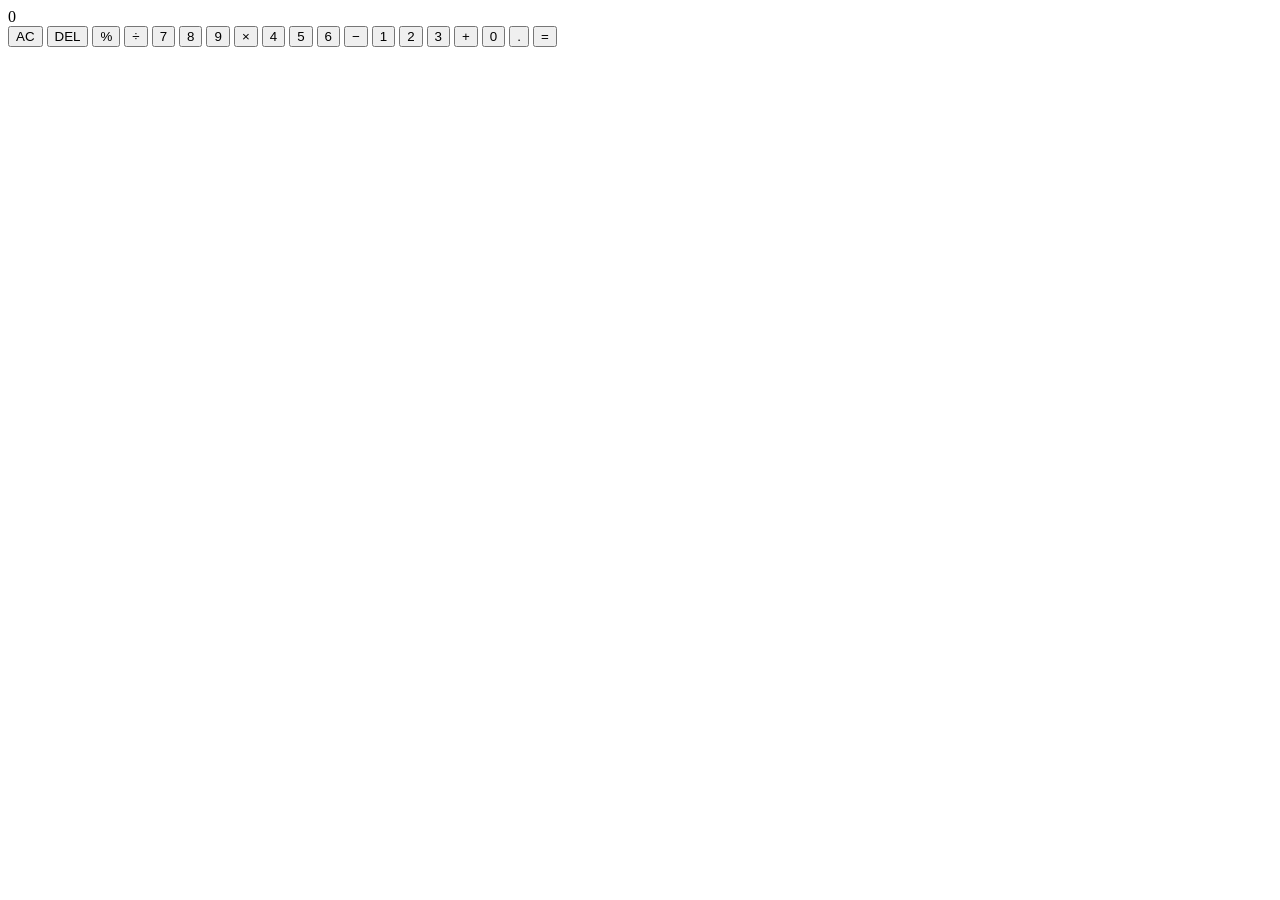
==== index.html @ ab135856 "Create index.html" ====
<!DOCTYPE html>
<html lang="en">
<head>
    <meta charset="UTF-8">
    <meta name="viewport" content="width=device-width, initial-scale=1.0">
    <title>Simple Calculator</title>
    <link rel="stylesheet" href="style.css">
</head>
<body>

    <div class="calculator">
        <div class="display">
            <div id="previous"></div>
            <div id="current">0</div>
        </div>

        <div class="buttons">
            <button class="function" onclick="clearDisplay()">AC</button>
            <button class="function" onclick="deleteNumber()">DEL</button>
            <button class="function" onclick="chooseOperator('%')">%</button>
            <button class="operator" onclick="chooseOperator('/')">÷</button>

            <button onclick="appendNumber('7')">7</button>
            <button onclick="appendNumber('8')">8</button>
            <button onclick="appendNumber('9')">9</button>
            <button class="operator" onclick="chooseOperator('*')">×</button>

            <button onclick="appendNumber('4')">4</button>
            <button onclick="appendNumber('5')">5</button>
            <button onclick="appendNumber('6')">6</button>
            <button class="operator" onclick="chooseOperator('-')">−</button>

            <button onclick="appendNumber('1')">1</button>
            <button onclick="appendNumber('2')">2</button>
            <button onclick="appendNumber('3')">3</button>
            <button class="operator" onclick="chooseOperator('+')">+</button>

            <button class="zero" onclick="appendNumber('0')">0</button>
            <button onclick="appendNumber('.')">.</button>
            <button class="equals" onclick="calculate()">=</button>
        </div>
    </div>

    <script src="script.js"></script>
</body>
</html>
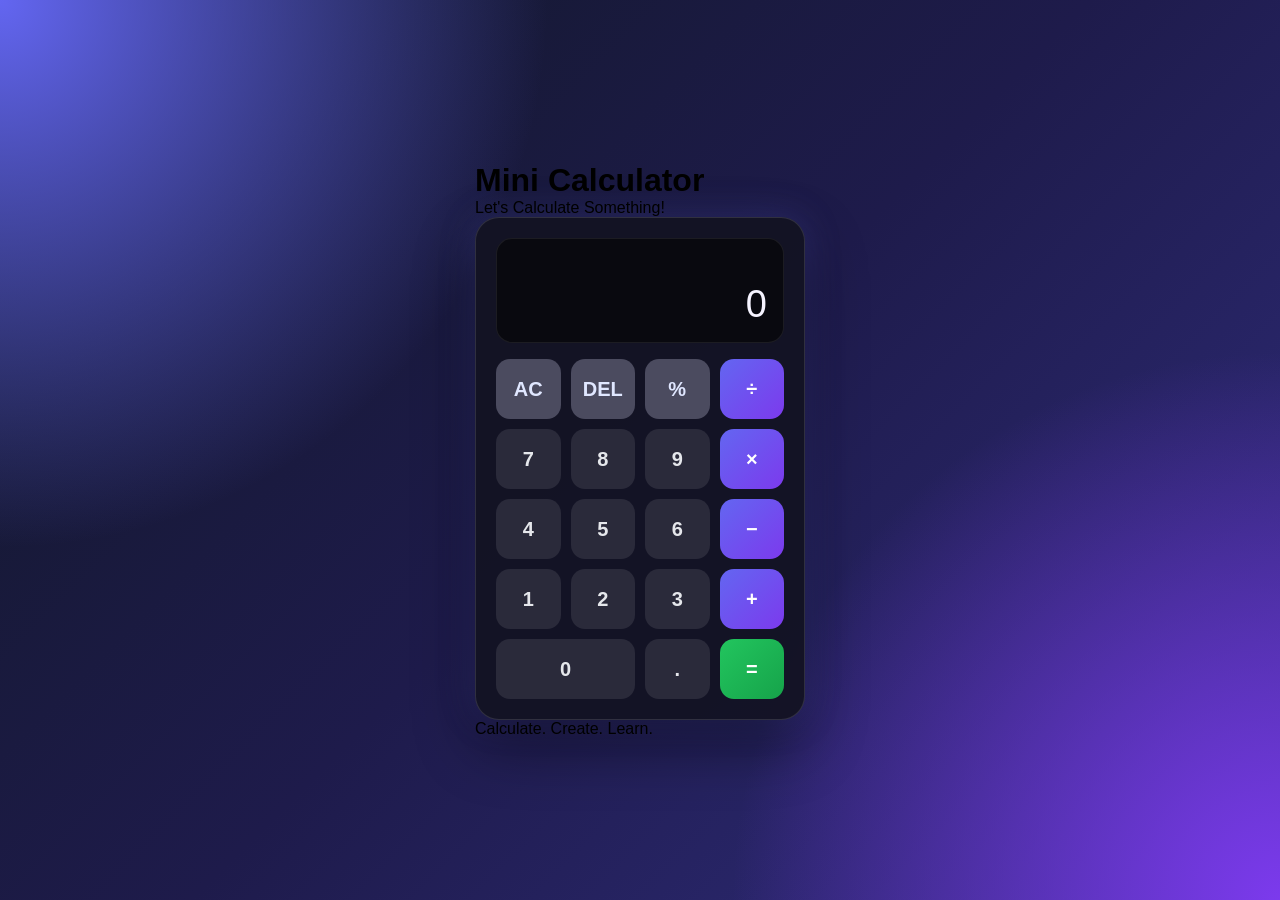
==== commit 80e770a6: "Change title and update calculator layout" ====
--- a/index.html
+++ b/index.html
@@ -3,44 +3,128 @@
 <head>
     <meta charset="UTF-8">
     <meta name="viewport" content="width=device-width, initial-scale=1.0">
-    <title>Simple Calculator</title>
+
+    <title>Wenelyn's Calculator</title>
+
     <link rel="stylesheet" href="style.css">
 </head>
+
 <body>
 
-    <div class="calculator">
-        <div class="display">
-            <div id="previous"></div>
-            <div id="current">0</div>
+    <div class="page">
+
+        <div class="brand">
+
+            <h1>Mini Calculator</h1>
+
+            <p>Let's Calculate Something!</p>
+
         </div>
 
-        <div class="buttons">
-            <button class="function" onclick="clearDisplay()">AC</button>
-            <button class="function" onclick="deleteNumber()">DEL</button>
-            <button class="function" onclick="chooseOperator('%')">%</button>
-            <button class="operator" onclick="chooseOperator('/')">÷</button>
 
-            <button onclick="appendNumber('7')">7</button>
-            <button onclick="appendNumber('8')">8</button>
-            <button onclick="appendNumber('9')">9</button>
-            <button class="operator" onclick="chooseOperator('*')">×</button>
+        <div class="calculator">
 
-            <button onclick="appendNumber('4')">4</button>
-            <button onclick="appendNumber('5')">5</button>
-            <button onclick="appendNumber('6')">6</button>
-            <button class="operator" onclick="chooseOperator('-')">−</button>
+            <div class="display">
+                <div id="previous"></div>
+                <div id="current">0</div>
+            </div>
 
-            <button onclick="appendNumber('1')">1</button>
-            <button onclick="appendNumber('2')">2</button>
-            <button onclick="appendNumber('3')">3</button>
-            <button class="operator" onclick="chooseOperator('+')">+</button>
 
-            <button class="zero" onclick="appendNumber('0')">0</button>
-            <button onclick="appendNumber('.')">.</button>
-            <button class="equals" onclick="calculate()">=</button>
+            <div class="buttons">
+
+                <button class="function" onclick="clearDisplay()">
+                    AC
+                </button>
+
+                <button class="function" onclick="deleteNumber()">
+                    DEL
+                </button>
+
+                <button class="function" onclick="chooseOperator('%')">
+                    %
+                </button>
+
+                <button class="operator" onclick="chooseOperator('/')">
+                    ÷
+                </button>
+
+
+                <button onclick="appendNumber('7')">
+                    7
+                </button>
+
+                <button onclick="appendNumber('8')">
+                    8
+                </button>
+
+                <button onclick="appendNumber('9')">
+                    9
+                </button>
+
+                <button class="operator" onclick="chooseOperator('*')">
+                    ×
+                </button>
+
+
+                <button onclick="appendNumber('4')">
+                    4
+                </button>
+
+                <button onclick="appendNumber('5')">
+                    5
+                </button>
+
+                <button onclick="appendNumber('6')">
+                    6
+                </button>
+
+                <button class="operator" onclick="chooseOperator('-')">
+                    −
+                </button>
+
+
+                <button onclick="appendNumber('1')">
+                    1
+                </button>
+
+                <button onclick="appendNumber('2')">
+                    2
+                </button>
+
+                <button onclick="appendNumber('3')">
+                    3
+                </button>
+
+                <button class="operator" onclick="chooseOperator('+')">
+                    +
+                </button>
+
+
+                <button class="zero" onclick="appendNumber('0')">
+                    0
+                </button>
+
+                <button onclick="appendNumber('.')">
+                    .
+                </button>
+
+                <button class="equals" onclick="calculate()">
+                    =
+                </button>
+
+            </div>
+
         </div>
+
+
+        <p class="footer">
+            Calculate. Create. Learn.
+        </p>
+
     </div>
 
+
     <script src="script.js"></script>
+
 </body>
 </html>
--- a/style.css
+++ b/style.css
@@ -0,0 +1,229 @@
+* {
+    margin: 0;
+    padding: 0;
+    box-sizing: border-box;
+}
+
+body {
+    font-family: Arial, sans-serif;
+    min-height: 100vh;
+
+    display: flex;
+    justify-content: center;
+    align-items: center;
+
+    background:
+        radial-gradient(
+            circle at top left,
+            #6366f1,
+            transparent 35%
+        ),
+        radial-gradient(
+            circle at bottom right,
+            #7c3aed,
+            transparent 35%
+        ),
+        linear-gradient(
+            135deg,
+            #111827,
+            #1e1b4b,
+            #312e81
+        );
+
+    padding: 20px;
+}
+
+
+
+.calculator {
+    width: 330px;
+    padding: 20px;
+
+    border-radius: 24px;
+
+    background: rgba(20, 20, 35, 0.95);
+
+    border: 1px solid rgba(255, 255, 255, 0.12);
+
+    box-shadow:
+        0 25px 60px rgba(0, 0, 0, 0.45),
+        0 0 35px rgba(99, 102, 241, 0.25);
+}
+
+
+
+.display {
+    min-height: 105px;
+
+    padding: 16px;
+
+    margin-bottom: 16px;
+
+    border-radius: 16px;
+
+    background: #09090f;
+
+    border: 1px solid rgba(255, 255, 255, 0.08);
+
+    color: white;
+
+    text-align: right;
+
+    display: flex;
+    flex-direction: column;
+    justify-content: center;
+
+    overflow: hidden;
+}
+
+#previous {
+    font-size: 15px;
+
+    color: #8b8da3;
+
+    min-height: 22px;
+}
+
+#current {
+    font-size: 38px;
+
+    margin-top: 5px;
+
+    color: #f5f3ff;
+
+    word-wrap: break-word;
+}
+
+
+
+.buttons {
+    display: grid;
+
+    grid-template-columns: repeat(4, 1fr);
+
+    gap: 10px;
+}
+
+
+
+button {
+    height: 60px;
+
+    border: none;
+
+    border-radius: 14px;
+
+    font-size: 20px;
+
+    font-weight: 600;
+
+    cursor: pointer;
+
+    color: #e5e7eb;
+
+    background: #2a2a3a;
+
+    transition:
+        transform 0.15s ease,
+        background 0.15s ease,
+        box-shadow 0.15s ease;
+}
+
+
+
+button:hover {
+    background: #373750;
+
+    transform: translateY(-2px);
+
+    box-shadow:
+        0 5px 15px rgba(0, 0, 0, 0.25);
+}
+
+
+
+button:active {
+    transform: scale(0.94);
+}
+
+
+.function {
+    background: #4b4b5f;
+
+    color: #e0e7ff;
+}
+
+.function:hover {
+    background: #5b5b73;
+}
+
+
+.operator {
+    background: linear-gradient(
+        135deg,
+        #6366f1,
+        #7c3aed
+    );
+
+    color: white;
+}
+
+.operator:hover {
+    background: linear-gradient(
+        135deg,
+        #818cf8,
+        #8b5cf6
+    );
+}
+
+
+.equals {
+    background: linear-gradient(
+        135deg,
+        #22c55e,
+        #16a34a
+    );
+
+    color: white;
+}
+
+.equals:hover {
+    background: linear-gradient(
+        135deg,
+        #4ade80,
+        #22c55e
+    );
+}
+
+
+
+.zero {
+    grid-column: span 2;
+}
+
+
+@media (max-width: 400px) {
+
+    body {
+        padding: 15px;
+    }
+
+    .calculator {
+        width: 100%;
+        max-width: 330px;
+
+        padding: 16px;
+
+        border-radius: 20px;
+    }
+
+    button {
+        height: 55px;
+
+        font-size: 18px;
+    }
+
+    #current {
+        font-size: 32px;
+    }
+                        }
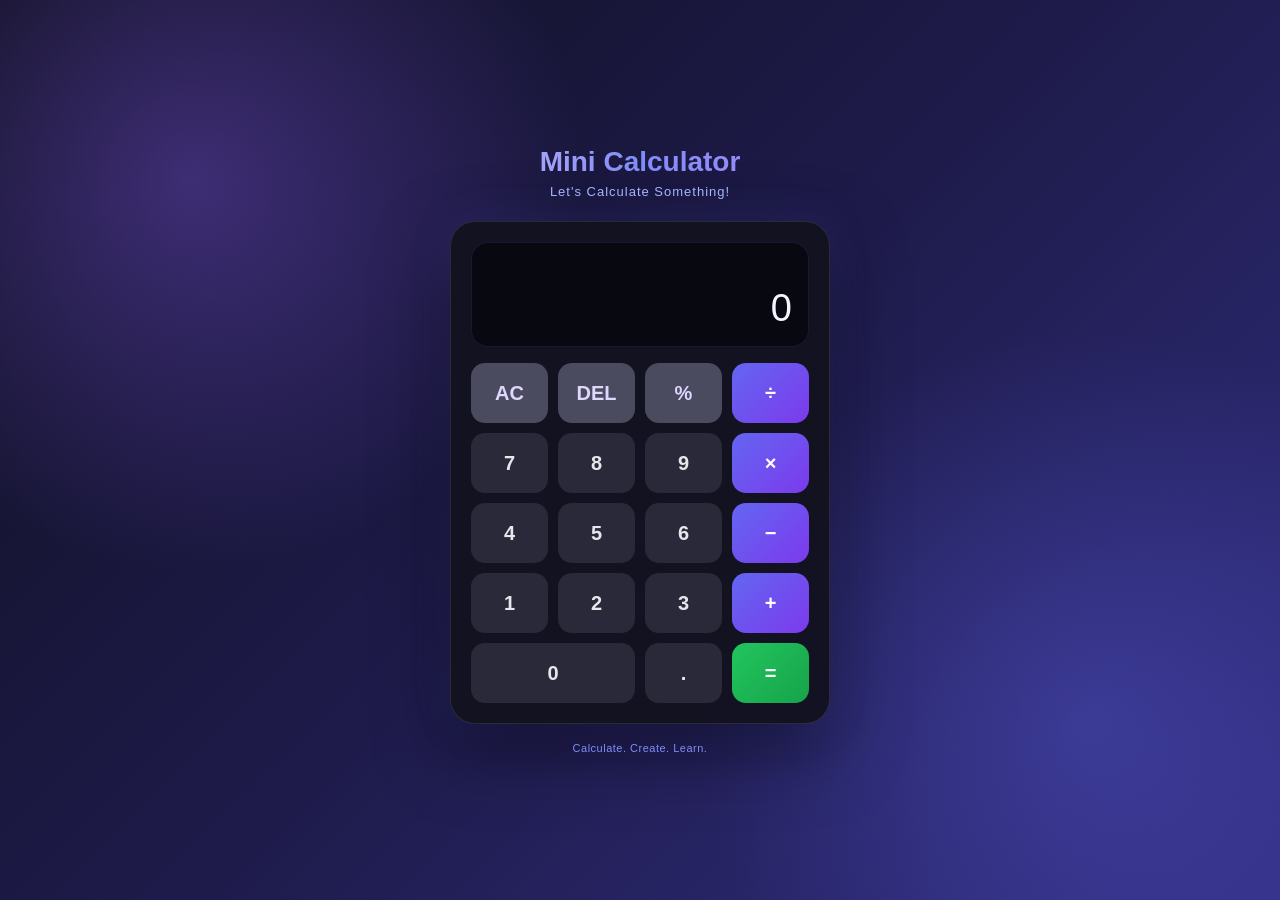
==== commit 4d27dcdf: "Change title from 'Wenelyn's Calculator' to 'Mini Calculator'" ====
--- a/index.html
+++ b/index.html
@@ -4,7 +4,7 @@
     <meta charset="UTF-8">
     <meta name="viewport" content="width=device-width, initial-scale=1.0">
 
-    <title>Wenelyn's Calculator</title>
+    <title>Mini Calculator</title>
 
     <link rel="stylesheet" href="style.css">
 </head>
@@ -127,4 +127,4 @@
     <script src="script.js"></script>
 
 </body>
-</html>
+                    </html>
--- a/style.css
+++ b/style.css
@@ -12,44 +12,82 @@
     justify-content: center;
     align-items: center;
 
+    padding: 25px;
+
     background:
         radial-gradient(
-            circle at top left,
-            #6366f1,
-            transparent 35%
+            circle at 15% 20%,
+            rgba(139, 92, 246, 0.35),
+            transparent 30%
         ),
         radial-gradient(
-            circle at bottom right,
-            #7c3aed,
-            transparent 35%
+            circle at 85% 80%,
+            rgba(99, 102, 241, 0.30),
+            transparent 30%
         ),
         linear-gradient(
             135deg,
-            #111827,
+            #0f1020,
             #1e1b4b,
             #312e81
         );
 
+    color: white;
+}
+
+
+.page {
+    width: 100%;
+    max-width: 380px;
+    text-align: center;
+}
+
+
+
+.brand {
+    margin-bottom: 22px;
+}
+
+.brand h1 {
+    font-size: 28px;
+    margin-bottom: 6px;
+
+    background: linear-gradient(
+        90deg,
+        #c4b5fd,
+        #818cf8,
+        #a78bfa
+    );
+
+    -webkit-background-clip: text;
+    -webkit-text-fill-color: transparent;
+}
+
+.brand p {
+    color: #a5b4fc;
+
+    font-size: 13px;
+
+    letter-spacing: 1px;
+}
+
+
+
+.calculator {
+    width: 100%;
+
     padding: 20px;
-}
-
-
-
-.calculator {
-    width: 330px;
-    padding: 20px;
-
-    border-radius: 24px;
-
-    background: rgba(20, 20, 35, 0.95);
-
-    border: 1px solid rgba(255, 255, 255, 0.12);
+
+    border-radius: 25px;
+
+    background: rgba(18, 18, 32, 0.96);
+
+    border: 1px solid rgba(255, 255, 255, 0.10);
 
     box-shadow:
-        0 25px 60px rgba(0, 0, 0, 0.45),
-        0 0 35px rgba(99, 102, 241, 0.25);
-}
-
+        0 25px 70px rgba(0, 0, 0, 0.50),
+        0 0 40px rgba(99, 102, 241, 0.20);
+}
 
 
 .display {
@@ -59,11 +97,11 @@
 
     margin-bottom: 16px;
 
-    border-radius: 16px;
-
-    background: #09090f;
-
-    border: 1px solid rgba(255, 255, 255, 0.08);
+    border-radius: 17px;
+
+    background: #080811;
+
+    border: 1px solid rgba(139, 92, 246, 0.15);
 
     color: white;
 
@@ -77,9 +115,9 @@
 }
 
 #previous {
-    font-size: 15px;
-
-    color: #8b8da3;
+    font-size: 14px;
+
+    color: #71717a;
 
     min-height: 22px;
 }
@@ -104,8 +142,6 @@
     gap: 10px;
 }
 
-
-
 button {
     height: 60px;
 
@@ -121,41 +157,36 @@
 
     color: #e5e7eb;
 
-    background: #2a2a3a;
-
-    transition:
-        transform 0.15s ease,
-        background 0.15s ease,
-        box-shadow 0.15s ease;
-}
-
-
+    background: #29293a;
+
+    transition: all 0.18s ease;
+}
 
 button:hover {
-    background: #373750;
-
     transform: translateY(-2px);
 
+    background: #39394d;
+
     box-shadow:
-        0 5px 15px rgba(0, 0, 0, 0.25);
-}
-
-
+        0 6px 15px rgba(0, 0, 0, 0.25);
+}
 
 button:active {
     transform: scale(0.94);
 }
 
 
+
 .function {
     background: #4b4b5f;
 
-    color: #e0e7ff;
+    color: #ddd6fe;
 }
 
 .function:hover {
-    background: #5b5b73;
-}
+    background: #5b5b70;
+}
+
 
 
 .operator {
@@ -177,6 +208,7 @@
 }
 
 
+
 .equals {
     background: linear-gradient(
         135deg,
@@ -196,25 +228,36 @@
 }
 
 
-
 .zero {
     grid-column: span 2;
 }
 
 
+
+.footer {
+    margin-top: 18px;
+
+    color: #818cf8;
+
+    font-size: 11px;
+
+    letter-spacing: 0.5px;
+}
+
+
+
 @media (max-width: 400px) {
 
     body {
         padding: 15px;
     }
 
+    .brand h1 {
+        font-size: 24px;
+    }
+
     .calculator {
-        width: 100%;
-        max-width: 330px;
-
         padding: 16px;
-
-        border-radius: 20px;
     }
 
     button {
@@ -226,4 +269,4 @@
     #current {
         font-size: 32px;
     }
-                        }
+}
